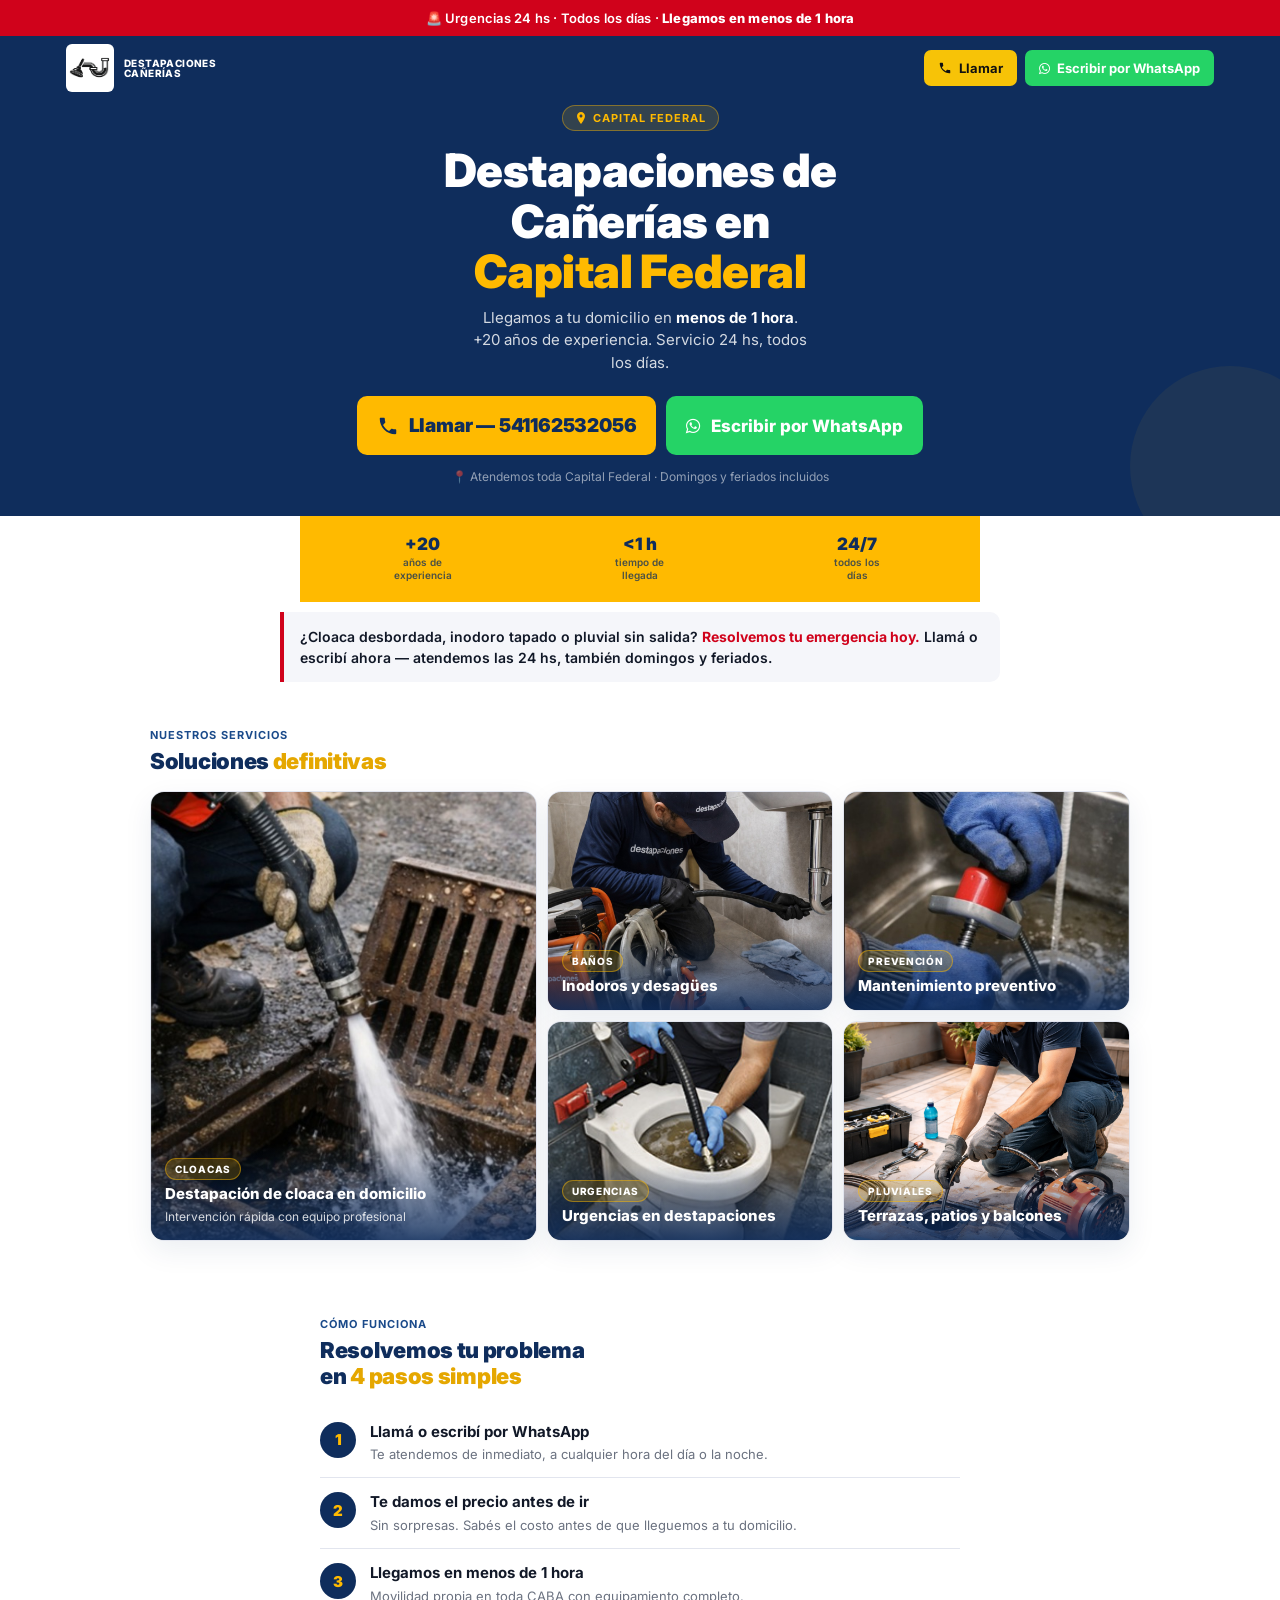
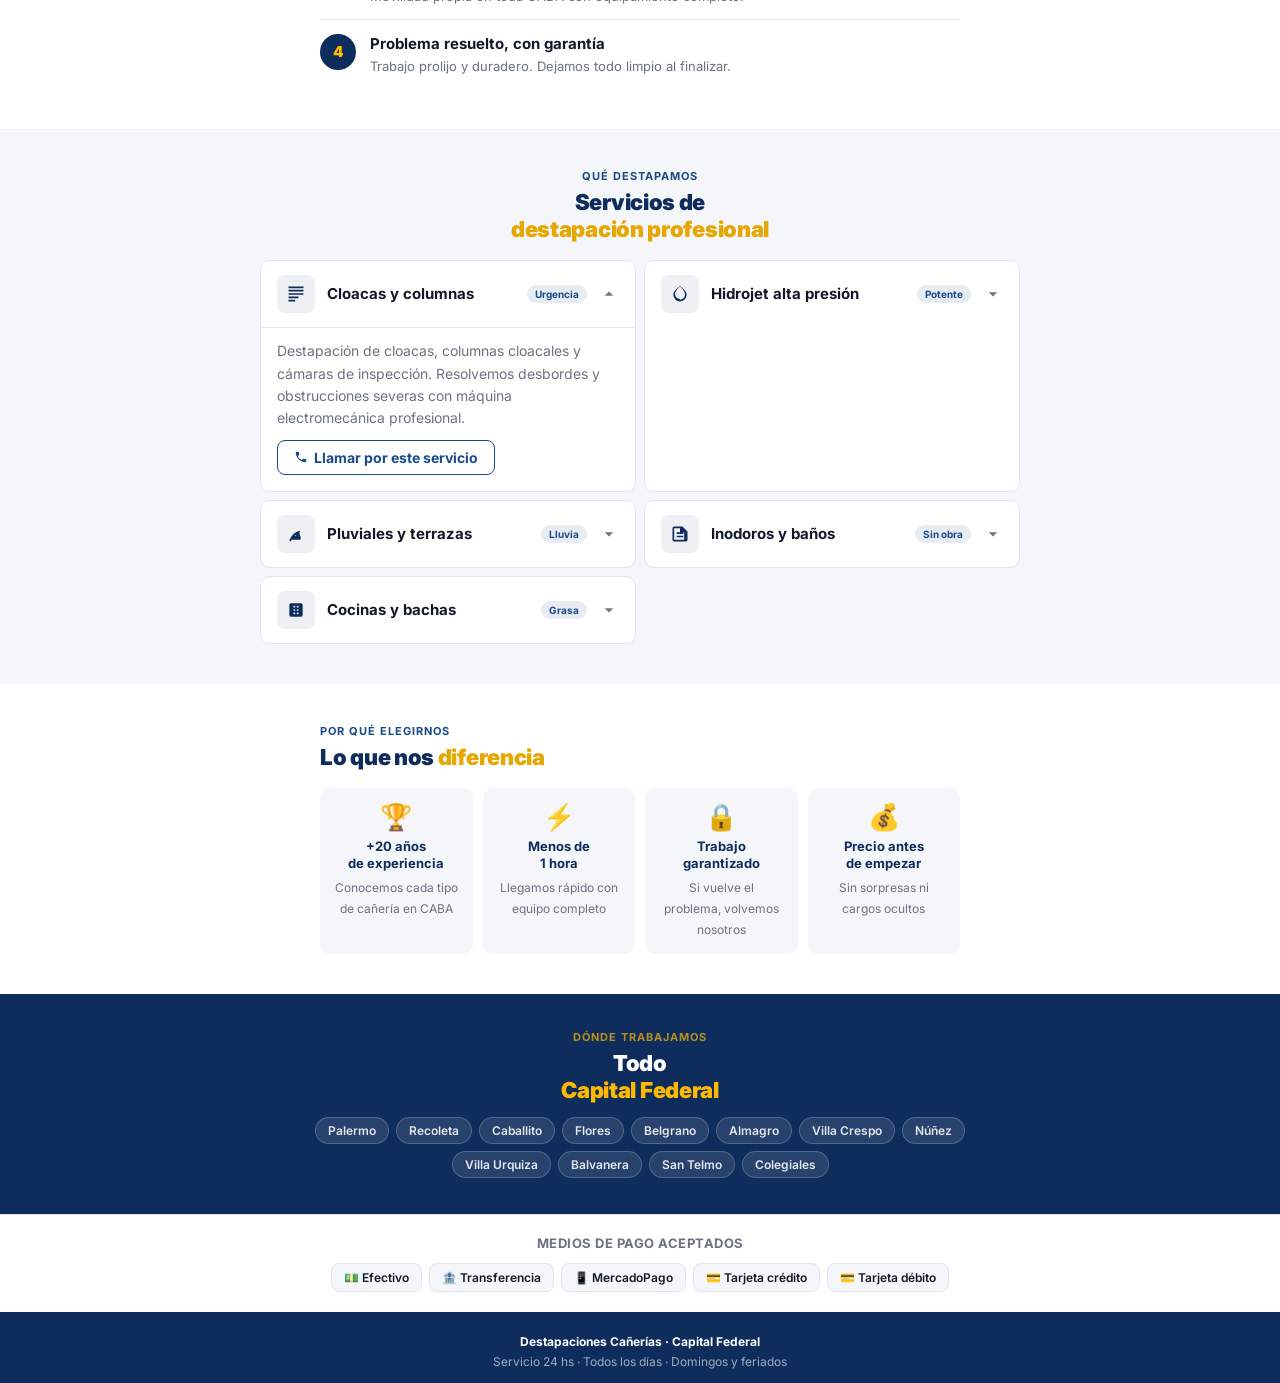
==== capital-federal/index.html @ 6acfa83f "arreglos" ====
<!DOCTYPE html>
<html lang="es">
<head>

    <!-- Google Tag Manager -->
<script>(function(w,d,s,l,i){w[l]=w[l]||[];w[l].push({'gtm.start':
new Date().getTime(),event:'gtm.js'});var f=d.getElementsByTagName(s)[0],
j=d.createElement(s),dl=l!='dataLayer'?'&l='+l:'';j.async=true;j.src=
'https://www.googletagmanager.com/gtm.js?id='+i+dl;f.parentNode.insertBefore(j,f);
})(window,document,'script','dataLayer','GTM-MP8WF4T');</script>
<!-- End Google Tag Manager -->
<meta charset="UTF-8">
<meta name="viewport" content="width=device-width, initial-scale=1.0">
<title>Destapaciones Cañerías Capital Federal | 24 hs | Llegamos en 1 hora</title>

<link rel="icon" type="image/png" href="img/logo2.png">
<link rel="shortcut icon" href="img/logo2.png" type="image/png">
<link rel="apple-touch-icon" href="img/logo2.png">



<meta name="description" content="Destapaciones de cañerías en Capital Federal. 24 hs todos los días. Llegamos en menos de 1 hora. Cloacas, pluviales, inodoros, cocinas. Llamá ahora.">
<link rel="preconnect" href="https://fonts.googleapis.com">
<link href="https://fonts.googleapis.com/css2?family=Inter:wght@400;500;600;700;800;900&display=swap" rel="stylesheet">
<link rel="stylesheet" href="https://cdnjs.cloudflare.com/ajax/libs/font-awesome/4.7.0/css/font-awesome.min.css">
  <link rel="stylesheet" href="style.css">
<style>
/* =============================================
   RESET + BASE — mobile first, 390px canvas
   ============================================= */
*, *::before, *::after { box-sizing: border-box; margin: 0; padding: 0; }

:root {
  --azul:        #0F2D5C;
  --azul-med:    #1A4A8A;
  --amarillo:    #FFBA00;
  --amarillo-dk: #E5A700;
  --verde-wa:    #25D366;
  --rojo:        #D0021B;
  --gris-bg:     #F5F6FA;
  --gris-borde:  #E2E5EE;
  --texto:       #111827;
  --texto-sec:   #6B7280;
  --blanco:      #FFFFFF;
  --radio:       10px;
}

html { scroll-behavior: smooth; }

body {
  font-family: 'Inter', sans-serif;
  font-size: 16px;
  color: var(--texto);
  background: var(--blanco);
  /* espacio para barra flotante */
  padding-bottom: 80px;
}

a { text-decoration: none; }
img { display: block; width: 100%; }

/* =============================================
   BARRA TOP URGENCIA
   ============================================= */
.top-bar {
  background: var(--rojo);
  color: #fff;
  text-align: center;
  padding: 9px 16px;
  font-size: 13px;
  font-weight: 600;
  letter-spacing: 0.2px;
  line-height: 1.4;
}
.top-bar strong { font-weight: 800; }

/* =============================================
   HEADER — logo + tel compacto
   ============================================= */
.header {
  background: var(--azul);
  padding: 12px 16px;
  display: flex;
  align-items: center;
  justify-content: space-between;
  gap: 10px;
  position: sticky;
  top: 0;
  z-index: 100;
}
.logo {
  display: flex;
  align-items: center;
  gap: 9px;
  flex-shrink: 0;
}
.logo-badge {
  width: 38px; height: 38px;
  background: var(--amarillo);
  border-radius: 8px;
  display: flex; align-items: center; justify-content: center;
  flex-shrink: 0;
}
.logo-badge svg { width: 22px; height: 22px; }
.logo-nombre {
  font-size: 13px;
  font-weight: 800;
  color: #fff;
  line-height: 1.2;
  text-transform: uppercase;
  letter-spacing: 0.3px;
}
.logo-sub {
  font-size: 10px;
  color: rgba(255,255,255,0.6);
  font-weight: 500;
  margin-top: 1px;
}
.header-tel {
  display: flex;
  gap: 8px;
  flex-shrink: 0;
}
.hbtn {
  display: flex; align-items: center; gap: 6px;
  padding: 9px 14px;
  border-radius: 8px;
  font-size: 13px;
  font-weight: 700;
  cursor: pointer;
  border: none;
  white-space: nowrap;
}
.hbtn svg { width: 14px; height: 14px; flex-shrink: 0; }
.hbtn-tel  { background: var(--amarillo); color: var(--azul); }
.hbtn-wa   { background: var(--verde-wa); color: #fff; }

/* =============================================
   HERO — above the fold en 390px
   ============================================= */
.hero {
  background: var(--azul);
  padding: 28px 16px 32px;
  text-align: center;
  position: relative;
  overflow: hidden;
}
/* decoración sutil */
.hero::after {
  content: '';
  position: absolute;
  bottom: -50px; right: -50px;
  width: 200px; height: 200px;
  border-radius: 50%;
  background: rgba(255,186,0,0.06);
  pointer-events: none;
}

.hero-zona {
  display: inline-flex;
  align-items: center;
  gap: 6px;
  background: rgba(255,186,0,0.15);
  border: 1px solid rgba(255,186,0,0.4);
  color: var(--amarillo);
  font-size: 11px;
  font-weight: 700;
  letter-spacing: 1px;
  text-transform: uppercase;
  padding: 5px 12px;
  border-radius: 20px;
  margin-bottom: 14px;
}
.hero-zona svg { width: 12px; height: 12px; fill: var(--amarillo); }

.hero h1 {
  font-size: 30px;
  font-weight: 900;
  color: #fff;
  line-height: 1.1;
  letter-spacing: -0.5px;
  margin-bottom: 10px;
}
.hero h1 em { color: var(--amarillo); font-style: normal; }

.hero-sub {
  font-size: 15px;
  color: rgba(255,255,255,0.82);
  line-height: 1.5;
  margin-bottom: 22px;
  max-width: 340px;
  margin-left: auto;
  margin-right: auto;
}

/* CTAs — el llamar tiene que ser el más grande de la página */
.hero-ctas {
  display: flex;
  flex-direction: column;
  gap: 10px;
  max-width: 360px;
  margin: 0 auto;
}
.cta-llamar {
  display: flex; align-items: center; justify-content: center; gap: 10px;
  background: var(--amarillo);
  color: var(--azul);
  font-size: 19px;
  font-weight: 900;
  padding: 18px 20px;
  border-radius: var(--radio);
  border: none; cursor: pointer;
  animation: pulso 2.2s ease-in-out infinite;
  letter-spacing: -0.2px;
}
@keyframes pulso {
  0%,100% { box-shadow: 0 0 0 0 rgba(255,186,0,.45); }
  55%      { box-shadow: 0 0 0 12px rgba(255,186,0,0); }
}
.cta-llamar svg { width: 22px; height: 22px; flex-shrink: 0; }

.cta-wa {
  display: flex; align-items: center; justify-content: center; gap: 10px;
  background: var(--verde-wa);
  color: #fff;
  font-size: 17px;
  font-weight: 800;
  padding: 15px 20px;
  border-radius: var(--radio);
}
.cta-wa svg { width: 20px; height: 20px; flex-shrink: 0; }

.hero-nota {
  margin-top: 14px;
  font-size: 12px;
  color: rgba(255,255,255,0.55);
  position: relative; z-index: 1;
}

/* =============================================
   TRUST — 3 items horizontales, sin scroll
   ============================================= */
.trust {
  background: var(--amarillo);
  padding: 14px 16px;
  display: grid;
  grid-template-columns: repeat(3, 1fr);
  gap: 4px;
}
.trust-item {
  display: flex;
  flex-direction: column;
  align-items: center;
  text-align: center;
  gap: 3px;
  padding: 6px 4px;
}
.trust-num {
  font-size: 17px;
  font-weight: 900;
  color: var(--azul);
  line-height: 1;
}
.trust-lbl {
  font-size: 10px;
  font-weight: 600;
  color: rgba(15,45,92,0.75);
  line-height: 1.3;
  text-align: center;
}

/* =============================================
   URGENCIA BANNER — refuerzo emocional
   ============================================= */
.urgencia-banner {
  background: var(--gris-bg);
  border-left: 4px solid var(--rojo);
  margin: 20px 16px;
  border-radius: 0 var(--radio) var(--radio) 0;
  padding: 14px 16px;
}
.urgencia-banner p {
  font-size: 14px;
  font-weight: 600;
  color: var(--texto);
  line-height: 1.5;
}
.urgencia-banner p strong { color: var(--rojo); }

/* =============================================
   PASOS — 4 pasos compactos
   ============================================= */
.pasos {
  padding: 24px 16px;
}
.seccion-label {
  font-size: 11px;
  font-weight: 700;
  color: var(--azul-med);
  text-transform: uppercase;
  letter-spacing: 1px;
  margin-bottom: 6px;
}
.seccion-h2 {
  font-size: 22px;
  font-weight: 900;
  color: var(--azul);
  line-height: 1.2;
  margin-bottom: 18px;
  letter-spacing: -0.3px;
}
.seccion-h2 em { color: var(--amarillo-dk); font-style: normal; }

.pasos-lista {
  display: flex;
  flex-direction: column;
  gap: 0;
}
.paso {
  display: flex;
  align-items: flex-start;
  gap: 14px;
  padding: 14px 0;
  border-bottom: 1px solid var(--gris-borde);
}
.paso:last-child { border-bottom: none; }
.paso-n {
  width: 36px; height: 36px;
  background: var(--azul);
  border-radius: 50%;
  display: flex; align-items: center; justify-content: center;
  font-size: 15px;
  font-weight: 900;
  color: var(--amarillo);
  flex-shrink: 0;
}
.paso-txt strong {
  display: block;
  font-size: 15px;
  font-weight: 700;
  color: var(--texto);
  line-height: 1.3;
  margin-bottom: 2px;
}
.paso-txt span {
  font-size: 13px;
  color: var(--texto-sec);
  line-height: 1.4;
}

/* =============================================
   SERVICIOS — acordeón mobile
   ============================================= */
.servicios {
  background: var(--gris-bg);
  padding: 24px 16px;
}
.servicios-lista {
  display: flex;
  flex-direction: column;
  gap: 8px;
  margin-top: 16px;
}
.servicio {
  background: var(--blanco);
  border: 1px solid var(--gris-borde);
  border-radius: var(--radio);
  overflow: hidden;
}
.servicio-header {
  display: flex;
  align-items: center;
  gap: 12px;
  padding: 14px 16px;
  cursor: pointer;
  user-select: none;
  -webkit-tap-highlight-color: transparent;
}
.serv-ico {
  width: 38px; height: 38px;
  background: rgba(15,45,92,0.07);
  border-radius: 8px;
  display: flex; align-items: center; justify-content: center;
  flex-shrink: 0;
}
.serv-ico svg { width: 20px; height: 20px; fill: var(--azul); }
.serv-nombre {
  flex: 1;
  font-size: 15px;
  font-weight: 700;
  color: var(--texto);
  line-height: 1.3;
}
.serv-badge {
  font-size: 10px;
  font-weight: 700;
  color: var(--azul-med);
  background: rgba(26,74,138,0.1);
  padding: 3px 8px;
  border-radius: 10px;
  white-space: nowrap;
}
.serv-chevron {
  width: 20px; height: 20px;
  fill: var(--texto-sec);
  transition: transform 0.25s;
  flex-shrink: 0;
}
.servicio.open .serv-chevron { transform: rotate(180deg); }
.serv-body {
  display: none;
  padding: 0 16px 16px;
  border-top: 1px solid var(--gris-borde);
  padding-top: 12px;
}
.servicio.open .serv-body { display: block; }
.serv-body p {
  font-size: 14px;
  color: var(--texto-sec);
  line-height: 1.6;
}
.serv-cta-link {
  display: inline-flex;
  align-items: center;
  gap: 6px;
  margin-top: 10px;
  font-size: 14px;
  font-weight: 700;
  color: var(--azul-med);
  border: 1.5px solid var(--azul-med);
  padding: 8px 16px;
  border-radius: 8px;
}
.serv-cta-link svg { width: 14px; height: 14px; fill: var(--azul-med); }

/* =============================================
   GARANTIAS — iconos grandes
   ============================================= */
.garantias {
  padding: 24px 16px;
}
.garantias-grid {
  display: grid;
  grid-template-columns: 1fr 1fr;
  gap: 10px;
  margin-top: 16px;
}
.garantia-card {
  background: var(--gris-bg);
  border-radius: var(--radio);
  padding: 16px 14px;
  text-align: center;
}
.garantia-ico {
  font-size: 26px;
  margin-bottom: 8px;
  line-height: 1;
}
.garantia-card strong {
  display: block;
  font-size: 13px;
  font-weight: 700;
  color: var(--azul);
  line-height: 1.3;
  margin-bottom: 4px;
}
.garantia-card span {
  font-size: 12px;
  color: var(--texto-sec);
  line-height: 1.4;
}

/* =============================================
   COBERTURA — chips zona
   ============================================= */
.cobertura {
  background: var(--azul);
  padding: 24px 16px;
}
.cobertura .seccion-label { color: rgba(255,186,0,0.7); }
.cobertura .seccion-h2 { color: #fff; margin-bottom: 14px; }
.cobertura .seccion-h2 em { color: var(--amarillo); }
.chips {
  display: flex;
  flex-wrap: wrap;
  gap: 7px;
}
.chip {
  background: rgba(255,255,255,0.1);
  border: 1px solid rgba(255,255,255,0.2);
  color: rgba(255,255,255,0.88);
  font-size: 12px;
  font-weight: 600;
  padding: 5px 12px;
  border-radius: 20px;
}

/* =============================================
   FORMULARIO — minimalista, 3 campos
   ============================================= */
.form-section {
  padding: 24px 16px;
  background: var(--gris-bg);
}
.form-card {
  background: var(--blanco);
  border: 1px solid var(--gris-borde);
  border-radius: 14px;
  padding: 22px 18px;
}
.form-card .seccion-h2 { font-size: 20px; margin-bottom: 4px; }
.form-desc {
  font-size: 13px;
  color: var(--texto-sec);
  margin-bottom: 18px;
  line-height: 1.5;
}
.fgrupo { margin-bottom: 12px; }
.fgrupo label {
  display: block;
  font-size: 12px;
  font-weight: 700;
  color: var(--azul);
  text-transform: uppercase;
  letter-spacing: 0.5px;
  margin-bottom: 5px;
}
.fgrupo input,
.fgrupo select {
  width: 100%;
  padding: 13px 14px;
  border: 1.5px solid var(--gris-borde);
  border-radius: 8px;
  font-size: 16px; /* 16px evita zoom en iOS */
  font-family: 'Inter', sans-serif;
  color: var(--texto);
  background: var(--blanco);
  outline: none;
  -webkit-appearance: none;
  appearance: none;
  transition: border-color 0.2s;
}
.fgrupo input:focus,
.fgrupo select:focus { border-color: var(--azul); }

.btn-form {
  width: 100%;
  background: var(--azul);
  color: #fff;
  font-size: 16px;
  font-weight: 800;
  padding: 16px;
  border-radius: 8px;
  border: none;
  cursor: pointer;
  font-family: 'Inter', sans-serif;
  display: flex; align-items: center; justify-content: center; gap: 8px;
  margin-top: 4px;
  transition: background 0.15s;
}
.btn-form:active { background: var(--azul-med); }
.btn-form svg { width: 18px; height: 18px; }
.form-note {
  font-size: 11px;
  color: var(--texto-sec);
  text-align: center;
  margin-top: 10px;
  line-height: 1.5;
}

/* =============================================
   PAGOS
   ============================================= */
.pagos {
  padding: 20px 16px;
  text-align: center;
  border-top: 1px solid var(--gris-borde);
}
.pagos-titulo {
  font-size: 13px;
  font-weight: 700;
  color: var(--texto-sec);
  margin-bottom: 12px;
  text-transform: uppercase;
  letter-spacing: 0.5px;
}
.pagos-chips {
  display: flex;
  flex-wrap: wrap;
  justify-content: center;
  gap: 7px;
}
.pago-chip {
  background: var(--gris-bg);
  border: 1px solid var(--gris-borde);
  color: var(--texto);
  font-size: 12px;
  font-weight: 600;
  padding: 6px 12px;
  border-radius: 8px;
}

/* =============================================
   FOOTER
   ============================================= */
footer {
  background: var(--azul);
  color: rgba(255,255,255,0.6);
  text-align: center;
  padding: 20px 16px 10px;
  font-size: 12px;
  line-height: 1.7;
}
footer strong { color: #fff; }

/* =============================================
   CTA FIJO INFERIOR — la estrella del mobile
   ============================================= */
.cta-fijo {
  position: fixed;
  bottom: 0; left: 0; right: 0;
  z-index: 200;
  display: grid;
  grid-template-columns: 1fr 1fr;
  background: var(--blanco);
  border-top: 1.5px solid var(--gris-borde);
  padding: 10px 12px 14px;
  gap: 8px;
  /* safe area para iPhone X+ */
  padding-bottom: max(14px, env(safe-area-inset-bottom));
}
.fijo-btn {
  display: flex; align-items: center; justify-content: center; gap: 8px;
  padding: 14px 10px;
  border-radius: 10px;
  font-size: 15px;
  font-weight: 800;
  border: none;
  cursor: pointer;
  font-family: 'Inter', sans-serif;
  -webkit-tap-highlight-color: transparent;
  transition: opacity 0.15s;
}
.fijo-btn:active { opacity: 0.85; transform: scale(0.98); }
.fijo-btn svg { width: 18px; height: 18px; flex-shrink: 0; }
.fijo-tel { background: var(--amarillo); color: var(--azul); }
.fijo-wa  { background: var(--verde-wa); color: #fff; }

/* =============================================
   DESKTOP UPGRADE — de 680px para arriba
   ============================================= */
@media (min-width: 680px) {
  body { padding-bottom: 0; }

  .hero { padding: 52px 40px; }
  .hero h1 { font-size: 46px; }
  .hero-ctas {
    flex-direction: row;
    justify-content: center;
    max-width: none;
  }
  .cta-llamar, .cta-wa { flex: 0 0 auto; }

  .trust { grid-template-columns: repeat(3, 1fr); max-width: 680px; margin: 0 auto; }

  
  .pasos { padding: 40px; max-width: 720px; margin: 0 auto; }
  .servicios { padding: 40px; }
  .servicios-lista {
    display: grid;
    grid-template-columns: 1fr 1fr;
    max-width: 760px;
    margin: 16px auto 0;
  }
  .garantias { padding: 40px; max-width: 720px; margin: 0 auto; }
  .garantias-grid { grid-template-columns: repeat(4, 1fr); }
  .cobertura { padding: 36px 40px; }
  .form-section { padding: 40px; }
  .form-card { max-width: 520px; margin: 0 auto; }

  .cta-fijo { display: none; }

  .header-tel { gap: 10px; }
  .hbtn { font-size: 14px; padding: 10px 18px; }
}
</style>
</head>
<body>

    <!-- Google Tag Manager (noscript) -->
<noscript><iframe src="https://www.googletagmanager.com/ns.html?id=GTM-MP8WF4T"
height="0" width="0" style="display:none;visibility:hidden"></iframe></noscript>
<!-- End Google Tag Manager (noscript) -->

<!-- TOP BAR -->
<div class="top-bar">
  🚨 Urgencias 24 hs · Todos los días · <strong>Llegamos en menos de 1 hora</strong>
</div>

<!-- HEADER STICKY -->
<!-- HEADER STICKY -->
<header class="header">
  <div class="header-inner">
    <div class="logo">
      <div class="logo-badge">
    <img src="img/logo3.png" alt="Logo Destapaciones Cañerías" class="logo-img">
  </div>

      <div>
        <div class="logo-nombre">Destapaciones<br>Cañerías</div>
      </div>
    </div>

    <div class="header-tel">
      <a href="tel:541162532056" class="hbtn hbtn-tel">
        <svg viewBox="0 0 24 24" fill="currentColor">
          <path d="M6.6 10.8c1.4 2.8 3.8 5.1 6.6 6.6l2.2-2.2c.27-.27.67-.36 1.02-.24 1.12.37 2.33.57 3.58.57.55 0 1 .45 1 1V20c0 .55-.45 1-1 1-9.39 0-17-7.61-17-17 0-.55.45-1 1-1h3.5c.55 0 1 .45 1 1 0 1.26.2 2.47.57 3.6.11.33.03.7-.25.98L6.6 10.8z"/>
        </svg>
        Llamar
      </a>

      <a href="https://wa.me/541162532056" class="hbtn hbtn-wa" target="_blank" rel="noopener">
        <i class="fa fa-whatsapp whatsapp-icon" aria-hidden="true"></i>
        <span>Escribir por WhatsApp</span> </a>
      </a>
    </div>
  </div>
</header>

<!-- HERO -->
<section class="hero">
  <div class="hero-zona">
    <svg viewBox="0 0 12 12"><path d="M6 0C3.79 0 2 1.79 2 4c0 3 4 8 4 8s4-5 4-8c0-2.21-1.79-4-4-4zm0 5.5C5.17 5.5 4.5 4.83 4.5 4S5.17 2.5 6 2.5 7.5 3.17 7.5 4 6.83 5.5 6 5.5z"/></svg>
    Capital Federal
  </div>

  <h1>Destapaciones de<br>Cañerías en<br><em>Capital Federal</em></h1>

  <p class="hero-sub">Llegamos a tu domicilio en <strong style="color:#fff;">menos de 1 hora</strong>. +20 años de experiencia. Servicio 24 hs, todos los días.</p>

  <div class="hero-ctas">
    <a href="tel:541162532056" class="cta-llamar">
      <svg viewBox="0 0 24 24" fill="currentColor"><path d="M6.6 10.8c1.4 2.8 3.8 5.1 6.6 6.6l2.2-2.2c.27-.27.67-.36 1.02-.24 1.12.37 2.33.57 3.58.57.55 0 1 .45 1 1V20c0 .55-.45 1-1 1-9.39 0-17-7.61-17-17 0-.55.45-1 1-1h3.5c.55 0 1 .45 1 1 0 1.26.2 2.47.57 3.6.11.33.03.7-.25.98L6.6 10.8z"/></svg>
      Llamar — 541162532056
    </a>
    <a href="https://wa.me/541162532056" class="cta-wa" target="_blank" rel="noopener">
    <i class="fa fa-whatsapp whatsapp-icon" aria-hidden="true"></i>
        <span>Escribir por WhatsApp</span>
    </a>
  </div>

  <p class="hero-nota">📍 Atendemos toda Capital Federal · Domingos y feriados incluidos</p>
</section>

<!-- TRUST BAR -->
<div class="trust">
  <div class="trust-item">
    <span class="trust-num">+20</span>
    <span class="trust-lbl">años de<br>experiencia</span>
  </div>
  <div class="trust-item">
    <span class="trust-num">&lt;1 h</span>
    <span class="trust-lbl">tiempo de<br>llegada</span>
  </div>
  <div class="trust-item">
    <span class="trust-num">24/7</span>
    <span class="trust-lbl">todos los<br>días</span>
  </div>
</div>

<!-- URGENCIA REFUERZO -->
<div class="urgencia-banner">
  <p>¿Cloaca desbordada, inodoro tapado o pluvial sin salida? <strong>Resolvemos tu emergencia hoy.</strong> Llamá o escribí ahora — atendemos las 24 hs, también domingos y feriados.</p>
</div>







<!-- TRABAJOS REALES -->
<section class="trabajos-preview">
  <div class="trabajos-preview-inner">
    <div class="seccion-label">Nuestros servicios</div>
    <h2 class="seccion-h2">Soluciones <em>definitivas</em></h2>

    <div class="trabajos-grid">
      <article class="trabajo-card trabajo-card--grande">
        <img src="img/cloacas.jpeg" alt="Destapación de cloaca en domicilio" loading="lazy">
        <div class="trabajo-info">
          <span class="trabajo-tag">Cloacas</span>
          <strong>Destapación de cloaca en domicilio</strong>
          <span>Intervención rápida con equipo profesional</span>
        </div>
      </article>

      <article class="trabajo-card">
        <img src="img/banio2.jpeg" alt="Trabajo de destapación en baño" loading="lazy">
        <div class="trabajo-info">
          <span class="trabajo-tag">Baños</span>
          <strong>Inodoros y desagües</strong>
        </div>
      </article>
       <article class="trabajo-card">
        <img src="img/cocina.jpeg" alt="Trabajo de destapación en baño" loading="lazy">
        <div class="trabajo-info">
          <span class="trabajo-tag">Prevención</span>
          <strong>Mantenimiento preventivo</strong>
        </div>
      </article> <article class="trabajo-card">
        <img src="img/banio.jpg" alt="Trabajo de destapación en baño" loading="lazy">
        <div class="trabajo-info">
          <span class="trabajo-tag">Urgencias</span>
          <strong>Urgencias en destapaciones</strong>
        </div>
      </article>

      <article class="trabajo-card">
        <img src="img/terraza.png" alt="Destapación de pluvial y terraza" loading="lazy">
        <div class="trabajo-info">
          <span class="trabajo-tag">Pluviales</span>
          <strong>Terrazas, patios y balcones</strong>
        </div>
      </article>
    </div>
  </div>
</section>






<!-- PASOS -->
<section class="pasos">
  <div class="seccion-label">Cómo funciona</div>
  <h2 class="seccion-h2">Resolvemos tu problema<br>en <em>4 pasos simples</em></h2>
  <div class="pasos-lista">
    <div class="paso">
      <div class="paso-n">1</div>
      <div class="paso-txt">
        <strong>Llamá o escribí por WhatsApp</strong>
        <span>Te atendemos de inmediato, a cualquier hora del día o la noche.</span>
      </div>
    </div>
    <div class="paso">
      <div class="paso-n">2</div>
      <div class="paso-txt">
        <strong>Te damos el precio antes de ir</strong>
        <span>Sin sorpresas. Sabés el costo antes de que lleguemos a tu domicilio.</span>
      </div>
    </div>
    <div class="paso">
      <div class="paso-n">3</div>
      <div class="paso-txt">
        <strong>Llegamos en menos de 1 hora</strong>
        <span>Movilidad propia en toda CABA con equipamiento completo.</span>
      </div>
    </div>
    <div class="paso">
      <div class="paso-n">4</div>
      <div class="paso-txt">
        <strong>Problema resuelto, con garantía</strong>
        <span>Trabajo prolijo y duradero. Dejamos todo limpio al finalizar.</span>
      </div>
    </div>
  </div>
</section>

<!-- SERVICIOS ACORDEÓN -->
<section class="servicios">
   <div class="seccion-label1">
  <div class="seccion-label">Qué destapamos</div>
  <h2 class="seccion-h2">Servicios de<br><em>destapación profesional</em></h2>
  </div>
  <div class="servicios-lista" id="serviciosList">

    <div class="servicio open">
      <div class="servicio-header" onclick="toggleServicio(this)">
        <div class="serv-ico">
          <svg viewBox="0 0 24 24"><path d="M3 3h18v2H3zm0 4h18v2H3zm0 4h18v2H3zm0 4h12v2H3zm0 4h8v2H3z"/></svg>
        </div>
        <span class="serv-nombre">Cloacas y columnas</span>
        <span class="serv-badge">Urgencia</span>
        <svg class="serv-chevron" viewBox="0 0 24 24"><path d="M7 10l5 5 5-5z"/></svg>
      </div>
      <div class="serv-body">
        <p>Destapación de cloacas, columnas cloacales y cámaras de inspección. Resolvemos desbordes y obstrucciones severas con máquina electromecánica profesional.</p>
        <a href="tel:541162532056" class="serv-cta-link">
          <svg viewBox="0 0 24 24"><path d="M6.6 10.8c1.4 2.8 3.8 5.1 6.6 6.6l2.2-2.2c.27-.27.67-.36 1.02-.24 1.12.37 2.33.57 3.58.57.55 0 1 .45 1 1V20c0 .55-.45 1-1 1-9.39 0-17-7.61-17-17 0-.55.45-1 1-1h3.5c.55 0 1 .45 1 1 0 1.26.2 2.47.57 3.6.11.33.03.7-.25.98L6.6 10.8z"/></svg>
          Llamar por este servicio
        </a>
      </div>
    </div>

    <div class="servicio">
      <div class="servicio-header" onclick="toggleServicio(this)">
        <div class="serv-ico">
          <svg viewBox="0 0 24 24"><path d="M12 2C8 6 4 9 4 13a8 8 0 0016 0c0-4-4-7-8-11zm0 16a6 6 0 01-6-6c0-2.8 2.4-5.4 6-9.3C15.6 6.6 18 9.2 18 13a6 6 0 01-6 6z"/></svg>
        </div>
        <span class="serv-nombre">Hidrojet alta presión</span>
        <span class="serv-badge">Potente</span>
        <svg class="serv-chevron" viewBox="0 0 24 24"><path d="M7 10l5 5 5-5z"/></svg>
      </div>
      <div class="serv-body">
        <p>Limpieza profunda con agua a alta presión. Elimina grasa acumulada, raíces, sedimentos y obstrucciones que la máquina convencional no puede resolver.</p>
        <a href="tel:541162532056" class="serv-cta-link">
          <svg viewBox="0 0 24 24"><path d="M6.6 10.8c1.4 2.8 3.8 5.1 6.6 6.6l2.2-2.2c.27-.27.67-.36 1.02-.24 1.12.37 2.33.57 3.58.57.55 0 1 .45 1 1V20c0 .55-.45 1-1 1-9.39 0-17-7.61-17-17 0-.55.45-1 1-1h3.5c.55 0 1 .45 1 1 0 1.26.2 2.47.57 3.6.11.33.03.7-.25.98L6.6 10.8z"/></svg>
          Llamar por este servicio
        </a>
      </div>
    </div>

    <div class="servicio">
      <div class="servicio-header" onclick="toggleServicio(this)">
        <div class="serv-ico">
          <svg viewBox="0 0 24 24"><path d="M17 8C8 10 5.9 16.17 3.82 19.82L5.71 21l1-2h10.58c.35-.81.54-1.81.41-3C17.28 13.65 15 12 17 8zM11.67 13.6C12.93 12.1 15 11 17 8c0 0-5 2-5 7 0 0-1.5-1.7-2.33-1.4z"/></svg>
        </div>
        <span class="serv-nombre">Pluviales y terrazas</span>
        <span class="serv-badge">Lluvia</span>
        <svg class="serv-chevron" viewBox="0 0 24 24"><path d="M7 10l5 5 5-5z"/></svg>
      </div>
      <div class="serv-body">
        <p>Destapación de cañerías pluviales en terrazas, balcones, patios y galpones. Prevenimos inundaciones antes de que lleguen las lluvias.</p>
        <a href="tel:541162532056" class="serv-cta-link">
          <svg viewBox="0 0 24 24"><path d="M6.6 10.8c1.4 2.8 3.8 5.1 6.6 6.6l2.2-2.2c.27-.27.67-.36 1.02-.24 1.12.37 2.33.57 3.58.57.55 0 1 .45 1 1V20c0 .55-.45 1-1 1-9.39 0-17-7.61-17-17 0-.55.45-1 1-1h3.5c.55 0 1 .45 1 1 0 1.26.2 2.47.57 3.6.11.33.03.7-.25.98L6.6 10.8z"/></svg>
          Llamar por este servicio
        </a>
      </div>
    </div>

    <div class="servicio">
      <div class="servicio-header" onclick="toggleServicio(this)">
        <div class="serv-ico">
          <svg viewBox="0 0 24 24"><path d="M9 3H5C3.9 3 3 3.9 3 5v14c0 1.1.9 2 2 2h14c1.1 0 2-.9 2-2V9l-6-6H9zm5 16H5V5h7v5h5v9zM8 14h8v2H8zm0-4h8v2H8z"/></svg>
        </div>
        <span class="serv-nombre">Inodoros y baños</span>
        <span class="serv-badge">Sin obra</span>
        <svg class="serv-chevron" viewBox="0 0 24 24"><path d="M7 10l5 5 5-5z"/></svg>
      </div>
      <div class="serv-body">
        <p>Destapación de inodoros, bidés, duchas y bañeras. Solución rápida y sin romper pisos ni paredes. Ideal para departamentos y casas.</p>
        <a href="tel:541162532056" class="serv-cta-link">
          <svg viewBox="0 0 24 24"><path d="M6.6 10.8c1.4 2.8 3.8 5.1 6.6 6.6l2.2-2.2c.27-.27.67-.36 1.02-.24 1.12.37 2.33.57 3.58.57.55 0 1 .45 1 1V20c0 .55-.45 1-1 1-9.39 0-17-7.61-17-17 0-.55.45-1 1-1h3.5c.55 0 1 .45 1 1 0 1.26.2 2.47.57 3.6.11.33.03.7-.25.98L6.6 10.8z"/></svg>
          Llamar por este servicio
        </a>
      </div>
    </div>

    <div class="servicio">
      <div class="servicio-header" onclick="toggleServicio(this)">
        <div class="serv-ico">
          <svg viewBox="0 0 24 24"><path d="M18 4H6a2 2 0 00-2 2v12a2 2 0 002 2h12a2 2 0 002-2V6a2 2 0 00-2-2zm-7 13H9v-2h2v2zm0-4H9v-2h2v2zm0-4H9V7h2v2zm4 8h-2v-2h2v2zm0-4h-2v-2h2v2zm0-4h-2V7h2v2z"/></svg>
        </div>
        <span class="serv-nombre">Cocinas y bachas</span>
        <span class="serv-badge">Grasa</span>
        <svg class="serv-chevron" viewBox="0 0 24 24"><path d="M7 10l5 5 5-5z"/></svg>
      </div>
      <div class="serv-body">
        <p>Eliminamos obstrucciones de grasa, restos orgánicos y depósitos en cañerías de cocinas, bachas y lavaderos residenciales y gastronómicos.</p>
        <a href="tel:541162532056" class="serv-cta-link">
          <svg viewBox="0 0 24 24"><path d="M6.6 10.8c1.4 2.8 3.8 5.1 6.6 6.6l2.2-2.2c.27-.27.67-.36 1.02-.24 1.12.37 2.33.57 3.58.57.55 0 1 .45 1 1V20c0 .55-.45 1-1 1-9.39 0-17-7.61-17-17 0-.55.45-1 1-1h3.5c.55 0 1 .45 1 1 0 1.26.2 2.47.57 3.6.11.33.03.7-.25.98L6.6 10.8z"/></svg>
          Llamar por este servicio
        </a>
      </div>
    </div>

  </div>
</section>

<!-- GARANTÍAS -->
<section class="garantias">
  <div class="seccion-label">Por qué elegirnos</div>
  <h2 class="seccion-h2">Lo que nos <em>diferencia</em></h2>
  <div class="garantias-grid">
    <div class="garantia-card">
      <div class="garantia-ico">🏆</div>
      <strong>+20 años<br>de experiencia</strong>
      <span>Conocemos cada tipo de cañería en CABA</span>
    </div>
    <div class="garantia-card">
      <div class="garantia-ico">⚡</div>
      <strong>Menos de<br>1 hora</strong>
      <span>Llegamos rápido con equipo completo</span>
    </div>
    <div class="garantia-card">
      <div class="garantia-ico">🔒</div>
      <strong>Trabajo<br>garantizado</strong>
      <span>Si vuelve el problema, volvemos nosotros</span>
    </div>
    <div class="garantia-card">
      <div class="garantia-ico">💰</div>
      <strong>Precio antes<br>de empezar</strong>
      <span>Sin sorpresas ni cargos ocultos</span>
    </div>
  </div>
</section>

<!-- COBERTURA -->
<section class="cobertura">
<div class="seccion-label1">
  <div class="seccion-label">Dónde trabajamos</div>
  <h2 class="seccion-h2">Todo<br><em>Capital Federal</em></h2>
  </div>
<div class="chips">
  <span class="chip">Palermo</span>
  <span class="chip">Recoleta</span>
  <span class="chip">Caballito</span>
  <span class="chip">Flores</span>
  <span class="chip">Belgrano</span>
  <span class="chip">Almagro</span>
  <span class="chip">Villa Crespo</span>
  <span class="chip">Núñez</span>
  <span class="chip">Villa Urquiza</span>
  <span class="chip">Balvanera</span>
  <span class="chip">San Telmo</span>
  <span class="chip">Colegiales</span>
</div>
</section>



<!-- PAGOS -->
<section class="pagos">
  <p class="pagos-titulo">Medios de pago aceptados</p>
  <div class="pagos-chips">
    <span class="pago-chip">💵 Efectivo</span>
    <span class="pago-chip">🏦 Transferencia</span>
    <span class="pago-chip">📱 MercadoPago</span>
    <span class="pago-chip">💳 Tarjeta crédito</span>
    <span class="pago-chip">💳 Tarjeta débito</span>
  </div>
</section>

<!-- FOOTER -->
<footer>
  <strong>Destapaciones Cañerías · Capital Federal</strong><br>
  Servicio 24 hs · Todos los días · Domingos y feriados<br>
 
</footer>

<!-- CTA FIJO INFERIOR — siempre visible en mobile -->
<div class="cta-fijo">
  <a href="tel:541162532056" class="fijo-btn fijo-tel">
    <svg viewBox="0 0 24 24" fill="currentColor"><path d="M6.6 10.8c1.4 2.8 3.8 5.1 6.6 6.6l2.2-2.2c.27-.27.67-.36 1.02-.24 1.12.37 2.33.57 3.58.57.55 0 1 .45 1 1V20c0 .55-.45 1-1 1-9.39 0-17-7.61-17-17 0-.55.45-1 1-1h3.5c.55 0 1 .45 1 1 0 1.26.2 2.47.57 3.6.11.33.03.7-.25.98L6.6 10.8z"/></svg>
    ☎ Llamar ahora
  </a>
  <a href="https://wa.me/541162532056" class="fijo-btn fijo-wa" target="_blank" rel="noopener">
    <svg viewBox="0 0 24 24" fill="currentColor"><path d="M17.5 14.4c-.3-.1-1.7-.85-2-.95-.3-.1-.5-.15-.7.15s-.8 1-.98 1.2c-.18.2-.37.22-.67.07-1.88-.94-3.12-2.5-3.44-2.93-.32-.5.3-.7.9-1.88.1-.2 0-.4-.07-.52-.08-.12-.7-1.78-1-2.37-.25-.6-.5-.5-.7-.5h-.58c-.2 0-.52.07-.8.37C8.42 7.45 7.5 8.3 7.5 10.04s1.04 3.47 1.18 3.7c.15.25 2.05 3.13 4.96 4.39.7.3 1.24.48 1.66.6.7.2 1.34.17 1.84.1.56-.07 1.73-.7 1.97-1.38.24-.68.24-1.26.17-1.38-.07-.12-.26-.2-.56-.34zM12.05 2C6.54 2 2.06 6.48 2.06 12c0 1.88.52 3.63 1.42 5.13L2 22l4.98-1.3A9.9 9.9 0 0012.05 22C17.56 22 22 17.52 22 12S17.56 2 12.05 2z"/></svg>
    WhatsApp
  </a>
</div>

<script>
function toggleServicio(header) {
  const card = header.parentElement;
  card.classList.toggle('open');
}
</script>
</body>
</html>
---- capital-federal/style.css ----
/* HEADER EXTERNO: pinta todo el ancho */
.header{
  width: 100% !important;
  background: var(--azul) !important;
  position: sticky !important;
  top: 0 !important;
  z-index: 100 !important;
  margin: 0 !important;
  padding: 0 !important;
  box-sizing: border-box !important;
}
.logo {
  display: flex;
  align-items: center;
  gap: 9px;
  flex-shrink: 0;
}

.logo-badge {
  width: 38px;
  height: 38px;
  background: transparent;
  border-radius: 8px;
  display: flex;
  align-items: center;
  justify-content: center;
  flex-shrink: 0;
  overflow: hidden;
}

.logo-img {
  width: 150%;
  height: 150%;
  object-fit: contain;
  display: block;
}
/* CONTENEDOR INTERNO: achica solo el contenido */
.header-inner{
  width: 100% !important;
  max-width: 1180px !important;
  margin: 0 auto !important;
  padding: 8px 16px !important;
  min-height: 58px !important;
  display: flex !important;
  align-items: center !important;
  justify-content: space-between !important;
  gap: 18px !important;
  box-sizing: border-box !important;
}

/* BLOQUE LOGO */
.header .logo{
  display: flex !important;
  align-items: center !important;
  gap: 10px !important;
  flex: 0 0 auto !important;
  margin: 0 !important;
  padding: 0 !important;
}

.header .logo-badge{
  width: 48px !important;
  height: 48px !important;
  min-width: 28px !important;
  border-radius: 6px !important;
  background: #ffffff !important;
  display: flex !important;
  align-items: center !important;
  justify-content: center !important;
  padding: 5px !important;
  box-sizing: border-box !important;
}

.header .logo-badge svg{
  width: 100% !important;
  height: 100% !important;
  display: block !important;
}

.header .logo-nombre{
  margin: 0 !important;
  padding: 0 !important;
  color: #fff !important;
  font-size: 10px !important;
  line-height: 1.05 !important;
  font-weight: 800 !important;
  text-transform: uppercase !important;
  letter-spacing: .4px !important;
  white-space: normal !important;
}

/* BOTONERA */
.header .header-tel{
  display: flex !important;
  align-items: center !important;
  justify-content: flex-end !important;
  gap: 8px !important;
  flex: 0 0 auto !important;
  margin: 0 !important;
  padding: 0 !important;
}

.header .header-tel .hbtn{
  display: inline-flex !important;
  align-items: center !important;
  justify-content: center !important;
  gap: 7px !important;
  padding: 10px 14px !important;
  min-height: 36px !important;
  border-radius: 7px !important;
  font-size: 13px !important;
  line-height: 1 !important;
  font-weight: 700 !important;
  text-decoration: none !important;
  white-space: nowrap !important;
  border: 0 !important;
  box-shadow: none !important;
  margin: 0 !important;
  box-sizing: border-box !important;
}

.header .header-tel .hbtn svg{
  width: 14px !important;
  height: 14px !important;
  flex: 0 0 14px !important;
}

.header .hbtn-tel{
  background: #f7c307 !important;
  color: #111 !important;
}

.header .hbtn-wa{
  background: #25d366 !important;
  color: #fff !important;
}

/* EVITA QUE ALGUN CSS GLOBAL META MÁRGENES RAROS */
.header *{
  box-sizing: border-box !important;
}


.hero
{
  background: #002c47;
  padding: 5px 16px 32px!important;
  
}

.trust {
    background: var(--amarillo);
   
    margin: 20px auto;
    padding: 14px 16px;
    display: grid;
    grid-template-columns: repeat(3, 1fr);
    gap: 4px;
}
.urgencia-banner {
  
          max-width: 720px;
        margin: 10px auto!important;
}


.seccion-label1 {
  text-align: center;
             max-width: 720px;
        margin: 0 auto;
    }

    .chips{
             max-width: 720px;
        margin: 0 auto;
        align-items: center;
        justify-content: center;
    }

    
@media (max-width: 768px){
  .header .header-tel .hbtn-tel{
    display: none !important;
  }
}
  



.trabajos-preview{
  padding: 8px 16px 28px;
  background: var(--blanco);
}

.trabajos-preview-inner{
  width: 100%;
}

.trabajos-preview .seccion-h2{
  margin-bottom: 16px;
}

.trabajos-grid{
  display: grid;
  grid-template-columns: 1fr;
  gap: 10px;
}

.trabajo-card{
  position: relative;
  overflow: hidden;
  border-radius: 14px;
  background: #dfe6f2;
  border: 1px solid var(--gris-borde);
  min-height: 220px;
  box-shadow: 0 10px 28px rgba(15,45,92,0.08);
}

.trabajo-card--grande{
  min-height: 290px;
}

.trabajo-card img{
  width: 100%;
  height: 100%;
  object-fit: cover;
}

.trabajo-info{
  position: absolute;
  left: 0;
  right: 0;
  bottom: 0;
  padding: 14px;
  background: linear-gradient(180deg, rgba(15,45,92,0) 0%, rgba(15,45,92,0.88) 100%);
  display: flex;
  flex-direction: column;
  gap: 5px;
}

.trabajo-tag{
  display: inline-flex;
  align-self: flex-start;
  padding: 4px 9px;
  border-radius: 999px;
  background: rgba(255,186,0,0.18);
  border: 1px solid rgba(255,186,0,0.45);
  color: #fff;
  font-size: 10px;
  font-weight: 800;
  text-transform: uppercase;
  letter-spacing: .7px;
}

.trabajo-info strong{
  font-size: 15px;
  font-weight: 800;
  line-height: 1.25;
  color: #fff;
}

.trabajo-info span:last-child{
  font-size: 12px;
  line-height: 1.4;
  color: rgba(255,255,255,0.82);
}

@media (min-width: 680px){
  .trabajos-preview{
    padding: 36px 40px;
  }

  .trabajos-preview-inner{
    max-width: 980px;
    margin: 0 auto;
  }

  .trabajos-grid{
    grid-template-columns: 1.35fr 1fr 1fr;
    grid-auto-rows: 220px;
  }

  .trabajo-card{
    min-height: auto;
  }

  .trabajo-card--grande{
    grid-row: span 2;
  }
}

@media (max-width: 679px){
  .trabajos-grid{
    grid-template-columns: 1fr !important;
    justify-items: center !important;
    gap: 12px !important;
  }

  .trabajo-card,
  .trabajo-card--grande{
    width: 60% !important;
    max-width: 260px !important;
    height: 260px !important;
    min-height: 260px !important;
    margin: 0 auto !important;
  }

  .trabajo-card img,
  .trabajo-card--grande img{
    width: 100% !important;
    height: 100% !important;
    object-fit: cover !important;
  }
}
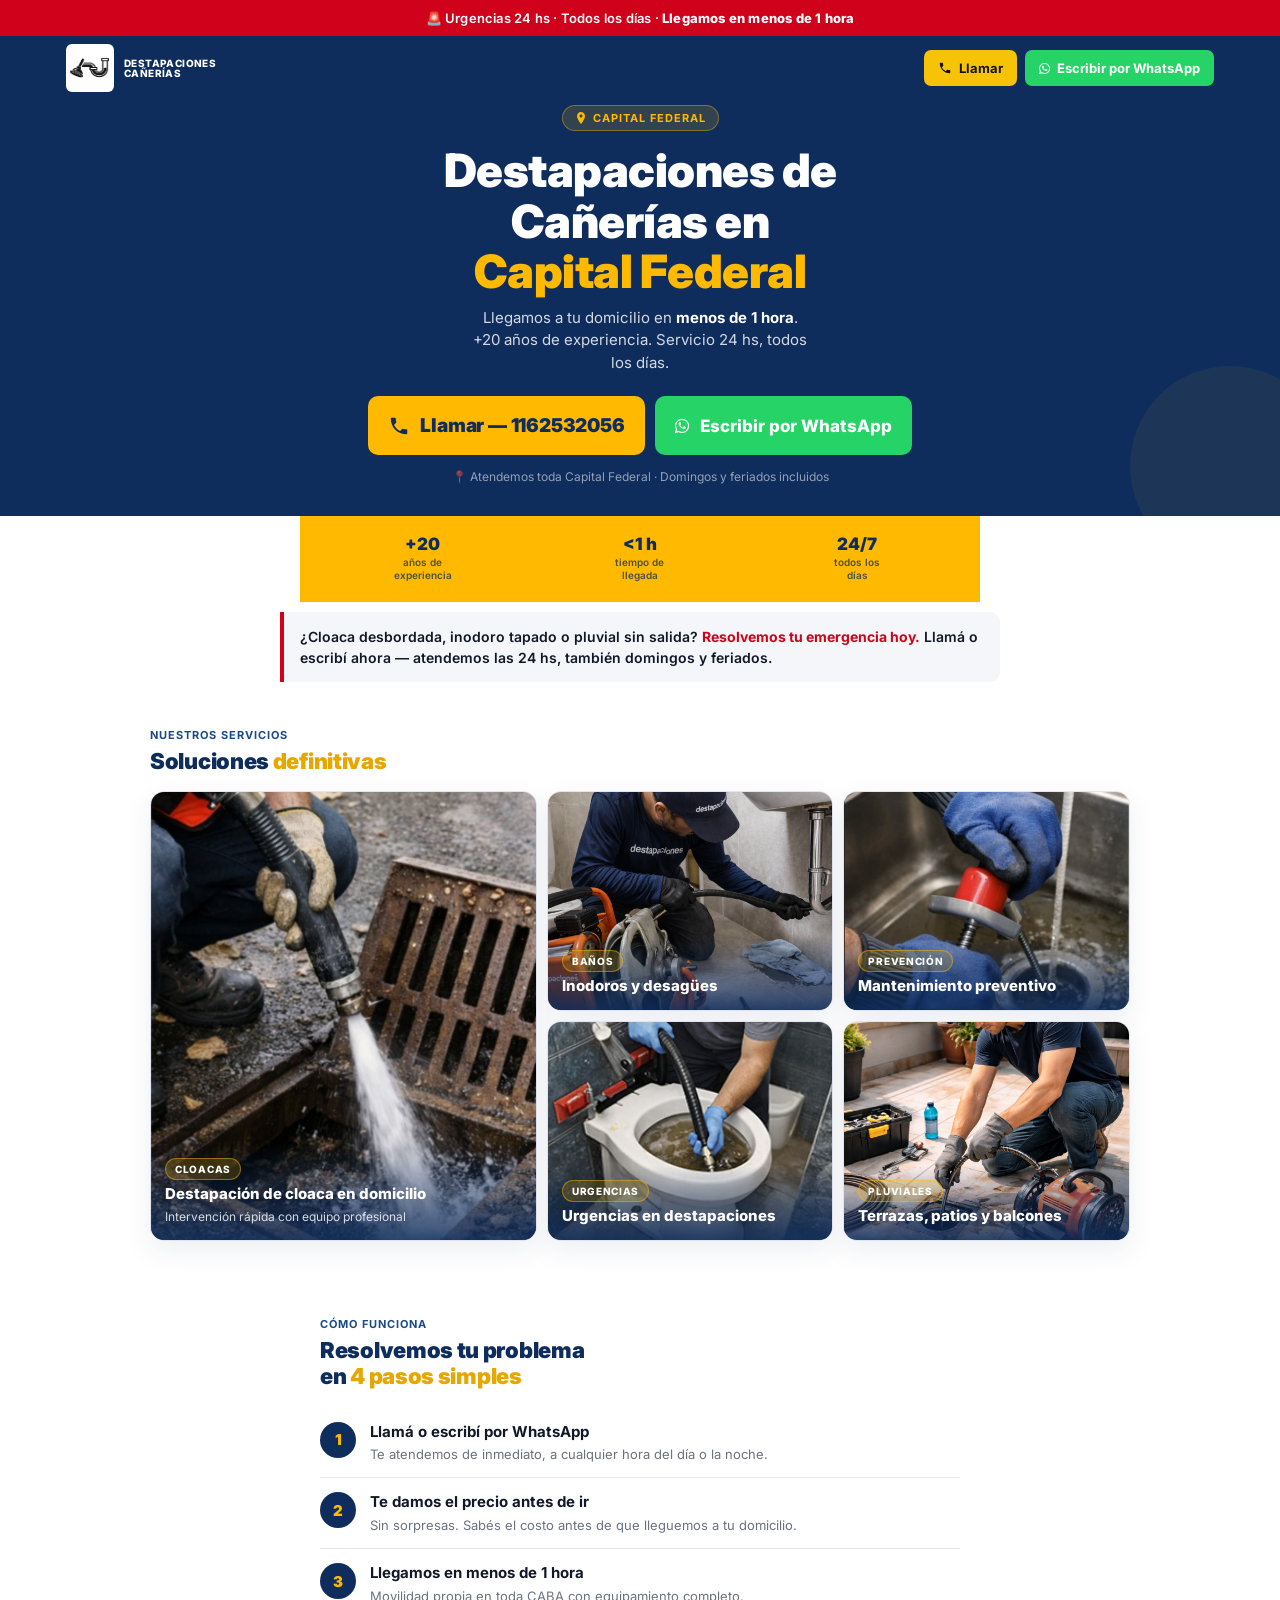
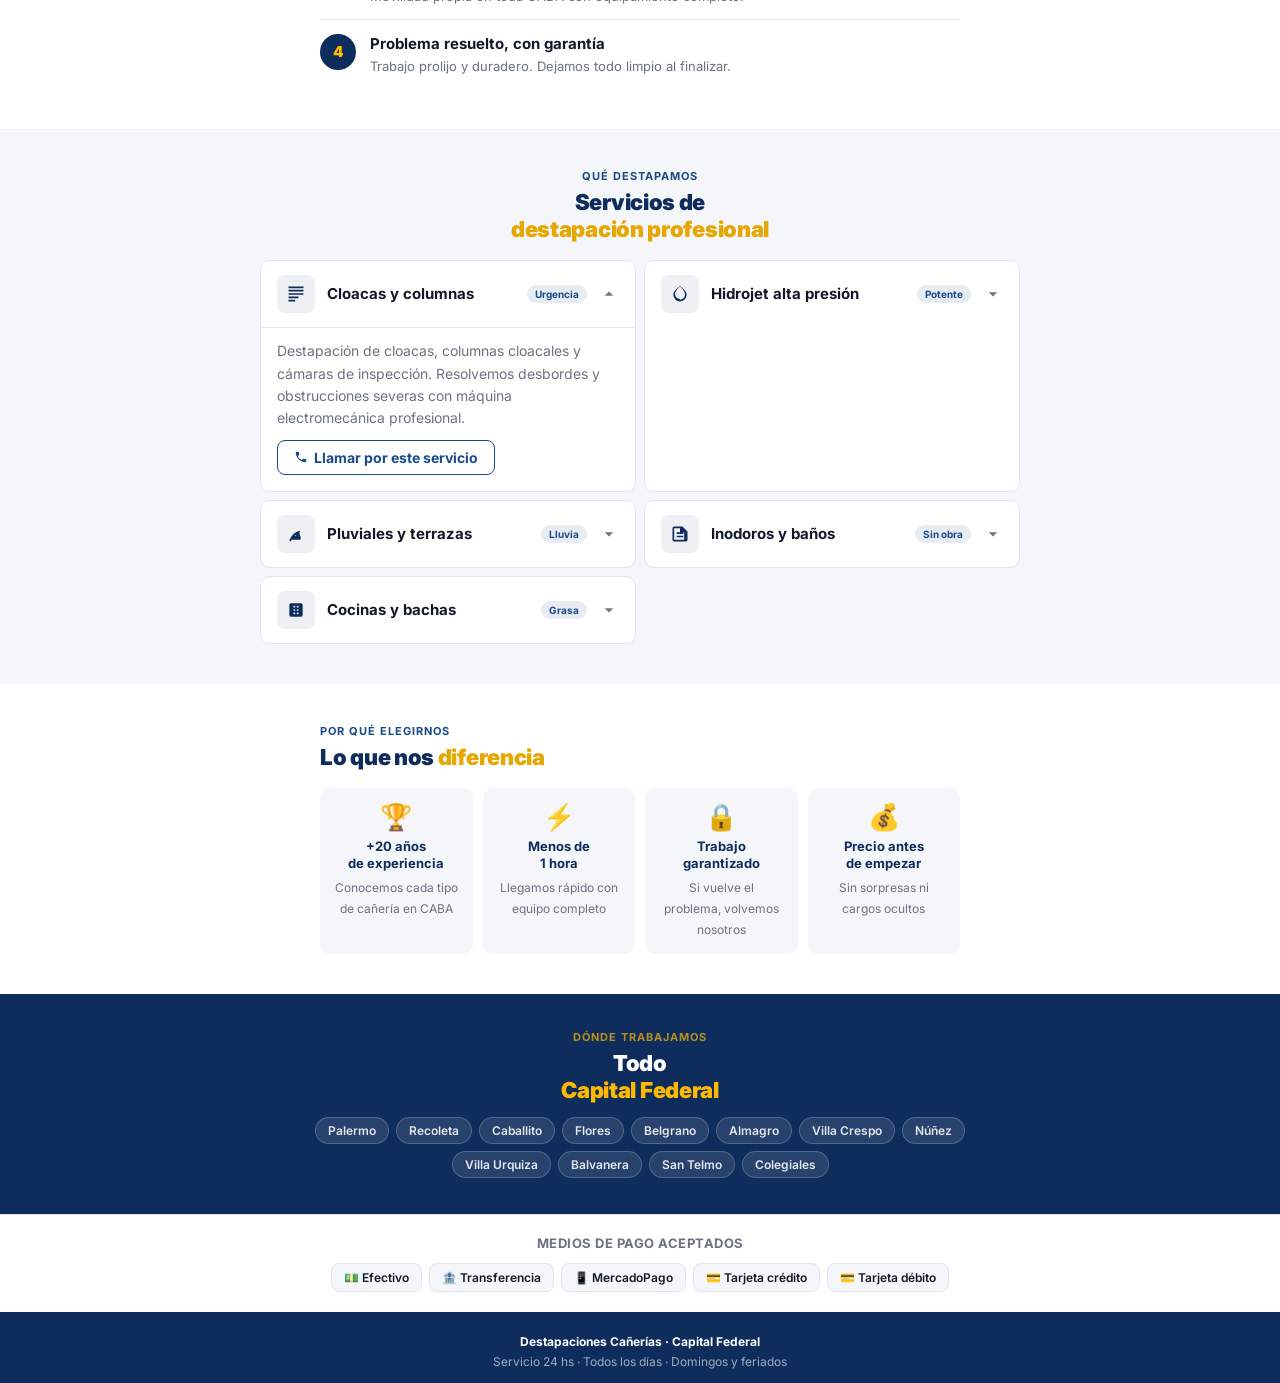
==== commit 607f3b5f: "arreglos" ====
--- a/capital-federal/index.html
+++ b/capital-federal/index.html
@@ -712,7 +712,7 @@
     </div>
 
     <div class="header-tel">
-      <a href="tel:541162532056" class="hbtn hbtn-tel">
+      <a href="tel:1162532056" class="hbtn hbtn-tel">
         <svg viewBox="0 0 24 24" fill="currentColor">
           <path d="M6.6 10.8c1.4 2.8 3.8 5.1 6.6 6.6l2.2-2.2c.27-.27.67-.36 1.02-.24 1.12.37 2.33.57 3.58.57.55 0 1 .45 1 1V20c0 .55-.45 1-1 1-9.39 0-17-7.61-17-17 0-.55.45-1 1-1h3.5c.55 0 1 .45 1 1 0 1.26.2 2.47.57 3.6.11.33.03.7-.25.98L6.6 10.8z"/>
         </svg>
@@ -739,9 +739,9 @@
   <p class="hero-sub">Llegamos a tu domicilio en <strong style="color:#fff;">menos de 1 hora</strong>. +20 años de experiencia. Servicio 24 hs, todos los días.</p>
 
   <div class="hero-ctas">
-    <a href="tel:541162532056" class="cta-llamar">
+    <a href="tel:1162532056" class="cta-llamar">
       <svg viewBox="0 0 24 24" fill="currentColor"><path d="M6.6 10.8c1.4 2.8 3.8 5.1 6.6 6.6l2.2-2.2c.27-.27.67-.36 1.02-.24 1.12.37 2.33.57 3.58.57.55 0 1 .45 1 1V20c0 .55-.45 1-1 1-9.39 0-17-7.61-17-17 0-.55.45-1 1-1h3.5c.55 0 1 .45 1 1 0 1.26.2 2.47.57 3.6.11.33.03.7-.25.98L6.6 10.8z"/></svg>
-      Llamar — 541162532056
+      Llamar — 1162532056
     </a>
     <a href="https://wa.me/541162532056" class="cta-wa" target="_blank" rel="noopener">
     <i class="fa fa-whatsapp whatsapp-icon" aria-hidden="true"></i>
@@ -887,7 +887,7 @@
       </div>
       <div class="serv-body">
         <p>Destapación de cloacas, columnas cloacales y cámaras de inspección. Resolvemos desbordes y obstrucciones severas con máquina electromecánica profesional.</p>
-        <a href="tel:541162532056" class="serv-cta-link">
+        <a href="tel:1162532056" class="serv-cta-link">
           <svg viewBox="0 0 24 24"><path d="M6.6 10.8c1.4 2.8 3.8 5.1 6.6 6.6l2.2-2.2c.27-.27.67-.36 1.02-.24 1.12.37 2.33.57 3.58.57.55 0 1 .45 1 1V20c0 .55-.45 1-1 1-9.39 0-17-7.61-17-17 0-.55.45-1 1-1h3.5c.55 0 1 .45 1 1 0 1.26.2 2.47.57 3.6.11.33.03.7-.25.98L6.6 10.8z"/></svg>
           Llamar por este servicio
         </a>
@@ -905,7 +905,7 @@
       </div>
       <div class="serv-body">
         <p>Limpieza profunda con agua a alta presión. Elimina grasa acumulada, raíces, sedimentos y obstrucciones que la máquina convencional no puede resolver.</p>
-        <a href="tel:541162532056" class="serv-cta-link">
+        <a href="tel:1162532056" class="serv-cta-link">
           <svg viewBox="0 0 24 24"><path d="M6.6 10.8c1.4 2.8 3.8 5.1 6.6 6.6l2.2-2.2c.27-.27.67-.36 1.02-.24 1.12.37 2.33.57 3.58.57.55 0 1 .45 1 1V20c0 .55-.45 1-1 1-9.39 0-17-7.61-17-17 0-.55.45-1 1-1h3.5c.55 0 1 .45 1 1 0 1.26.2 2.47.57 3.6.11.33.03.7-.25.98L6.6 10.8z"/></svg>
           Llamar por este servicio
         </a>
@@ -923,7 +923,7 @@
       </div>
       <div class="serv-body">
         <p>Destapación de cañerías pluviales en terrazas, balcones, patios y galpones. Prevenimos inundaciones antes de que lleguen las lluvias.</p>
-        <a href="tel:541162532056" class="serv-cta-link">
+        <a href="tel:1162532056" class="serv-cta-link">
           <svg viewBox="0 0 24 24"><path d="M6.6 10.8c1.4 2.8 3.8 5.1 6.6 6.6l2.2-2.2c.27-.27.67-.36 1.02-.24 1.12.37 2.33.57 3.58.57.55 0 1 .45 1 1V20c0 .55-.45 1-1 1-9.39 0-17-7.61-17-17 0-.55.45-1 1-1h3.5c.55 0 1 .45 1 1 0 1.26.2 2.47.57 3.6.11.33.03.7-.25.98L6.6 10.8z"/></svg>
           Llamar por este servicio
         </a>
@@ -941,7 +941,7 @@
       </div>
       <div class="serv-body">
         <p>Destapación de inodoros, bidés, duchas y bañeras. Solución rápida y sin romper pisos ni paredes. Ideal para departamentos y casas.</p>
-        <a href="tel:541162532056" class="serv-cta-link">
+        <a href="tel:1162532056" class="serv-cta-link">
           <svg viewBox="0 0 24 24"><path d="M6.6 10.8c1.4 2.8 3.8 5.1 6.6 6.6l2.2-2.2c.27-.27.67-.36 1.02-.24 1.12.37 2.33.57 3.58.57.55 0 1 .45 1 1V20c0 .55-.45 1-1 1-9.39 0-17-7.61-17-17 0-.55.45-1 1-1h3.5c.55 0 1 .45 1 1 0 1.26.2 2.47.57 3.6.11.33.03.7-.25.98L6.6 10.8z"/></svg>
           Llamar por este servicio
         </a>
@@ -959,7 +959,7 @@
       </div>
       <div class="serv-body">
         <p>Eliminamos obstrucciones de grasa, restos orgánicos y depósitos en cañerías de cocinas, bachas y lavaderos residenciales y gastronómicos.</p>
-        <a href="tel:541162532056" class="serv-cta-link">
+        <a href="tel:1162532056" class="serv-cta-link">
           <svg viewBox="0 0 24 24"><path d="M6.6 10.8c1.4 2.8 3.8 5.1 6.6 6.6l2.2-2.2c.27-.27.67-.36 1.02-.24 1.12.37 2.33.57 3.58.57.55 0 1 .45 1 1V20c0 .55-.45 1-1 1-9.39 0-17-7.61-17-17 0-.55.45-1 1-1h3.5c.55 0 1 .45 1 1 0 1.26.2 2.47.57 3.6.11.33.03.7-.25.98L6.6 10.8z"/></svg>
           Llamar por este servicio
         </a>
@@ -1042,7 +1042,7 @@
 
 <!-- CTA FIJO INFERIOR — siempre visible en mobile -->
 <div class="cta-fijo">
-  <a href="tel:541162532056" class="fijo-btn fijo-tel">
+  <a href="tel:1162532056" class="fijo-btn fijo-tel">
     <svg viewBox="0 0 24 24" fill="currentColor"><path d="M6.6 10.8c1.4 2.8 3.8 5.1 6.6 6.6l2.2-2.2c.27-.27.67-.36 1.02-.24 1.12.37 2.33.57 3.58.57.55 0 1 .45 1 1V20c0 .55-.45 1-1 1-9.39 0-17-7.61-17-17 0-.55.45-1 1-1h3.5c.55 0 1 .45 1 1 0 1.26.2 2.47.57 3.6.11.33.03.7-.25.98L6.6 10.8z"/></svg>
     ☎ Llamar ahora
   </a>
